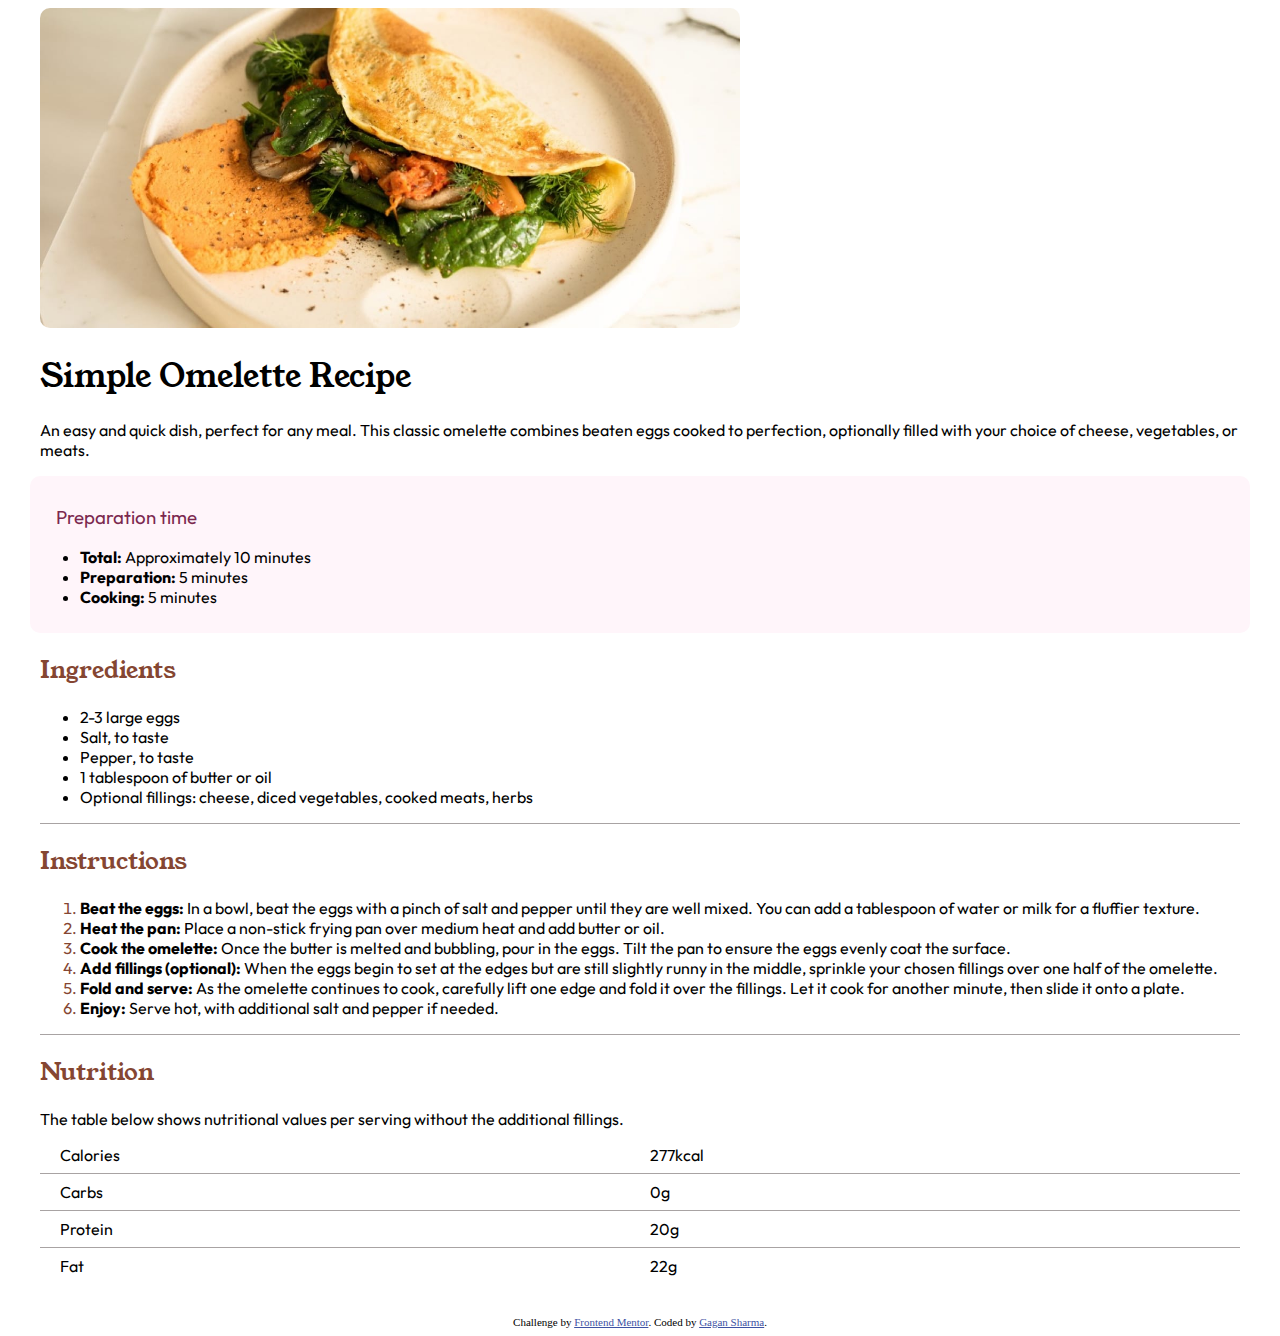
==== recipe-page-main/index.html @ 3e3c2df7 "first challenge" ====
<!DOCTYPE html>
<html lang="en">
  <head>
    <meta charset="UTF-8" />
    <meta name="viewport" content="width=device-width, initial-scale=1.0" />
    <!-- displays site properly based on user's device -->

    <link
      rel="icon"
      type="image/png"
      sizes="32x32"
      href="./assets/images/favicon-32x32.png"
    />
    <link rel="stylesheet" href="style.css" />
    <title>Frontend Mentor | Recipe page</title>

    <!-- Feel free to remove these styles or customise in your own stylesheet 👍 -->
  </head>
  <body>
    <div class="container">
      <img src="./assets/images/image-omelette.jpeg" alt="omelette" />
    </div>
    <div class="container">
      <h1>Simple Omelette Recipe</h1>
    </div>
    <div class="container">
      <p>
        An easy and quick dish, perfect for any meal. This classic omelette
        combines beaten eggs cooked to perfection, optionally filled with your
        choice of cheese, vegetables, or meats.
      </p>
    </div>
    <div class="container pre">
      <h3 class="preparation">Preparation time</h3>
      <ul>
        <li><strong>Total:</strong> Approximately 10 minutes</li>
        <li><strong>Preparation:</strong> 5 minutes</li>
        <li><strong>Cooking:</strong> 5 minutes</li>
      </ul>
    </div>
    <div class="container">
      <h2>Ingredients</h2>
      <ul>
        <li>2-3 large eggs</li>
        <li>Salt, to taste</li>
        <li>Pepper, to taste</li>
        <li>1 tablespoon of butter or oil</li>
        <li>
          Optional fillings: cheese, diced vegetables, cooked meats, herbs
        </li>
      </ul>
    </div>
    <div class="container">
      <hr />
    </div>
    <div class="container">
      <h2>Instructions</h2>
      <ol>
        <li>
          <strong>Beat the eggs:</strong> In a bowl, beat the eggs with a pinch
          of salt and pepper until they are well mixed. You can add a tablespoon
          of water or milk for a fluffier texture.
        </li>
        <li>
          <strong>Heat the pan:</strong> Place a non-stick frying pan over
          medium heat and add butter or oil.
        </li>
        <li>
          <strong>Cook the omelette:</strong> Once the butter is melted and
          bubbling, pour in the eggs. Tilt the pan to ensure the eggs evenly
          coat the surface.
        </li>
        <li>
          <strong>Add fillings (optional):</strong> When the eggs begin to set
          at the edges but are still slightly runny in the middle, sprinkle your
          chosen fillings over one half of the omelette.
        </li>
        <li>
          <strong>Fold and serve:</strong> As the omelette continues to cook,
          carefully lift one edge and fold it over the fillings. Let it cook for
          another minute, then slide it onto a plate.
        </li>
        <li>
          <strong>Enjoy:</strong> Serve hot, with additional salt and pepper if
          needed.
        </li>
      </ol>
    </div>
    <div class="container">
      <hr />
    </div>
    <div class="container">
      <h2>Nutrition</h2>
      <p>
        The table below shows nutritional values per serving without the
        additional fillings.
      </p>
      <div>
        <div class="nutri">
          <span>Calories</span>
          <span>277kcal</span>
        </div>
        <hr />
        <div class="nutri"><span>Carbs</span> <span>0g</span></div>
        <hr />
        <div class="nutri"><span>Protein</span><span>20g</span></div>
        <hr />
        <div class="nutri"><span>Fat</span><span>22g</span></div>
      </div>
    </div>
    <div class="attribution">
      Challenge by
      <a href="https://www.frontendmentor.io?ref=challenge" target="_blank"
        >Frontend Mentor</a
      >. Coded by
      <a href="https://www.github.com/gagansharma27">Gagan Sharma</a>.
    </div>
  </body>
</html>
---- recipe-page-main/style.css ----
@font-face {
  font-family: "outfit";
  src: url("assets/fonts/outfit/Outfit-VariableFont_wght.ttf");
}

@font-face {
  font-family: "young-serif";
  src: url("assets/fonts/young-serif/YoungSerif-Regular.ttf");
}

.attribution {
  font-size: 11px;
  text-align: center;
  margin-top: 40px;
}
.attribution a {
  color: hsl(228, 45%, 44%);
}
hr {
  background-color: rgb(168, 163, 163);
  height: 1px;
  border: 0;
}
.container {
  width: 95%;
  max-width: 1440px;
  margin-left: auto;
  margin-right: auto;
}

img {
  width: 100%;
  max-width: 700px;
  height: auto;
  border-radius: 10px;
}

p,
ul,
ol,
.preparation {
  font-family: "outfit";
}

h1,
h2,
h3 {
  font-family: "young-serif";
  font-weight: 200;
}

.preparation {
  font-weight: 400;
  color: hsl(332, 51%, 32%);
  margin-left: 16px;
}

.pre {
  background-color: hsl(330, 100%, 98%);
  padding: 10px;
  border-radius: 10px;
}
h2,
h3 {
  color: hsl(14, 45%, 36%);
}

ol li::marker {
  color: hsl(14, 45%, 36%);
}

.nutri {
  margin-left: 20px;
  font-family: "outfit";
  display: grid;
  grid-template-columns: 1fr 1fr;
}
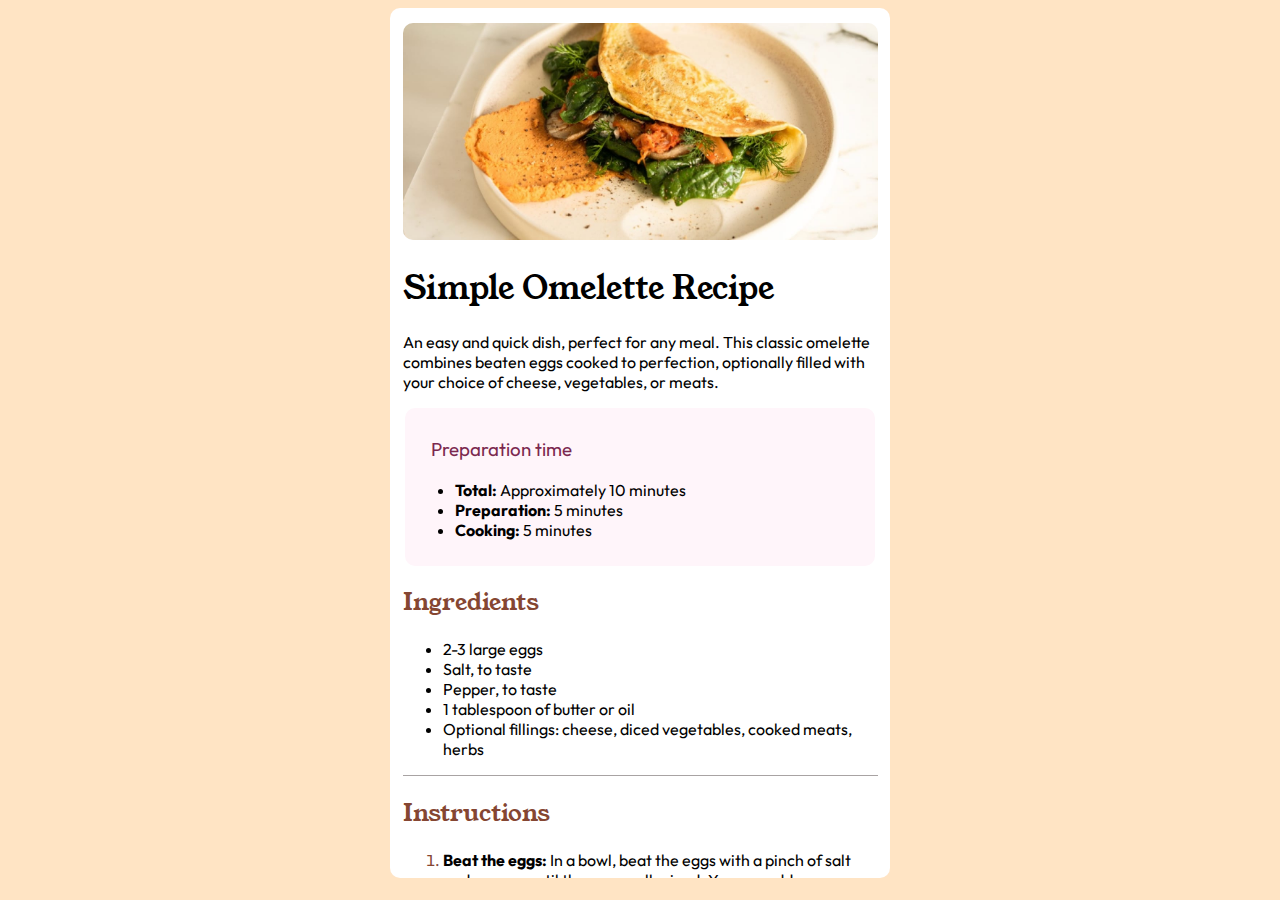
==== commit fea48e68: "final" ====
--- a/recipe-page-main/index.html
+++ b/recipe-page-main/index.html
@@ -17,103 +17,105 @@
     <!-- Feel free to remove these styles or customise in your own stylesheet 👍 -->
   </head>
   <body>
-    <div class="container">
-      <img src="./assets/images/image-omelette.jpeg" alt="omelette" />
-    </div>
-    <div class="container">
-      <h1>Simple Omelette Recipe</h1>
-    </div>
-    <div class="container">
-      <p>
-        An easy and quick dish, perfect for any meal. This classic omelette
-        combines beaten eggs cooked to perfection, optionally filled with your
-        choice of cheese, vegetables, or meats.
-      </p>
-    </div>
-    <div class="container pre">
-      <h3 class="preparation">Preparation time</h3>
-      <ul>
-        <li><strong>Total:</strong> Approximately 10 minutes</li>
-        <li><strong>Preparation:</strong> 5 minutes</li>
-        <li><strong>Cooking:</strong> 5 minutes</li>
-      </ul>
-    </div>
-    <div class="container">
-      <h2>Ingredients</h2>
-      <ul>
-        <li>2-3 large eggs</li>
-        <li>Salt, to taste</li>
-        <li>Pepper, to taste</li>
-        <li>1 tablespoon of butter or oil</li>
-        <li>
-          Optional fillings: cheese, diced vegetables, cooked meats, herbs
-        </li>
-      </ul>
-    </div>
-    <div class="container">
-      <hr />
-    </div>
-    <div class="container">
-      <h2>Instructions</h2>
-      <ol>
-        <li>
-          <strong>Beat the eggs:</strong> In a bowl, beat the eggs with a pinch
-          of salt and pepper until they are well mixed. You can add a tablespoon
-          of water or milk for a fluffier texture.
-        </li>
-        <li>
-          <strong>Heat the pan:</strong> Place a non-stick frying pan over
-          medium heat and add butter or oil.
-        </li>
-        <li>
-          <strong>Cook the omelette:</strong> Once the butter is melted and
-          bubbling, pour in the eggs. Tilt the pan to ensure the eggs evenly
-          coat the surface.
-        </li>
-        <li>
-          <strong>Add fillings (optional):</strong> When the eggs begin to set
-          at the edges but are still slightly runny in the middle, sprinkle your
-          chosen fillings over one half of the omelette.
-        </li>
-        <li>
-          <strong>Fold and serve:</strong> As the omelette continues to cook,
-          carefully lift one edge and fold it over the fillings. Let it cook for
-          another minute, then slide it onto a plate.
-        </li>
-        <li>
-          <strong>Enjoy:</strong> Serve hot, with additional salt and pepper if
-          needed.
-        </li>
-      </ol>
-    </div>
-    <div class="container">
-      <hr />
-    </div>
-    <div class="container">
-      <h2>Nutrition</h2>
-      <p>
-        The table below shows nutritional values per serving without the
-        additional fillings.
-      </p>
-      <div>
-        <div class="nutri">
-          <span>Calories</span>
-          <span>277kcal</span>
+    <div class="outer">
+      <div class="container">
+        <img src="./assets/images/image-omelette.jpeg" alt="omelette" />
+      </div>
+      <div class="container">
+        <h1>Simple Omelette Recipe</h1>
+      </div>
+      <div class="container">
+        <p>
+          An easy and quick dish, perfect for any meal. This classic omelette
+          combines beaten eggs cooked to perfection, optionally filled with your
+          choice of cheese, vegetables, or meats.
+        </p>
+      </div>
+      <div class="container pre">
+        <h3 class="preparation">Preparation time</h3>
+        <ul>
+          <li><strong>Total:</strong> Approximately 10 minutes</li>
+          <li><strong>Preparation:</strong> 5 minutes</li>
+          <li><strong>Cooking:</strong> 5 minutes</li>
+        </ul>
+      </div>
+      <div class="container">
+        <h2>Ingredients</h2>
+        <ul>
+          <li>2-3 large eggs</li>
+          <li>Salt, to taste</li>
+          <li>Pepper, to taste</li>
+          <li>1 tablespoon of butter or oil</li>
+          <li>
+            Optional fillings: cheese, diced vegetables, cooked meats, herbs
+          </li>
+        </ul>
+      </div>
+      <div class="container">
+        <hr />
+      </div>
+      <div class="container">
+        <h2>Instructions</h2>
+        <ol>
+          <li>
+            <strong>Beat the eggs:</strong> In a bowl, beat the eggs with a
+            pinch of salt and pepper until they are well mixed. You can add a
+            tablespoon of water or milk for a fluffier texture.
+          </li>
+          <li>
+            <strong>Heat the pan:</strong> Place a non-stick frying pan over
+            medium heat and add butter or oil.
+          </li>
+          <li>
+            <strong>Cook the omelette:</strong> Once the butter is melted and
+            bubbling, pour in the eggs. Tilt the pan to ensure the eggs evenly
+            coat the surface.
+          </li>
+          <li>
+            <strong>Add fillings (optional):</strong> When the eggs begin to set
+            at the edges but are still slightly runny in the middle, sprinkle
+            your chosen fillings over one half of the omelette.
+          </li>
+          <li>
+            <strong>Fold and serve:</strong> As the omelette continues to cook,
+            carefully lift one edge and fold it over the fillings. Let it cook
+            for another minute, then slide it onto a plate.
+          </li>
+          <li>
+            <strong>Enjoy:</strong> Serve hot, with additional salt and pepper
+            if needed.
+          </li>
+        </ol>
+      </div>
+      <div class="container">
+        <hr />
+      </div>
+      <div class="container">
+        <h2>Nutrition</h2>
+        <p>
+          The table below shows nutritional values per serving without the
+          additional fillings.
+        </p>
+        <div>
+          <div class="nutri">
+            <span>Calories</span>
+            <span>277kcal</span>
+          </div>
+          <hr />
+          <div class="nutri"><span>Carbs</span> <span>0g</span></div>
+          <hr />
+          <div class="nutri"><span>Protein</span><span>20g</span></div>
+          <hr />
+          <div class="nutri"><span>Fat</span><span>22g</span></div>
         </div>
-        <hr />
-        <div class="nutri"><span>Carbs</span> <span>0g</span></div>
-        <hr />
-        <div class="nutri"><span>Protein</span><span>20g</span></div>
-        <hr />
-        <div class="nutri"><span>Fat</span><span>22g</span></div>
       </div>
-    </div>
-    <div class="attribution">
-      Challenge by
-      <a href="https://www.frontendmentor.io?ref=challenge" target="_blank"
-        >Frontend Mentor</a
-      >. Coded by
-      <a href="https://www.github.com/gagansharma27">Gagan Sharma</a>.
+      <div class="attribution">
+        Challenge by
+        <a href="https://www.frontendmentor.io?ref=challenge" target="_blank"
+          >Frontend Mentor</a
+        >. Coded by
+        <a href="https://www.github.com/gagansharma27">Gagan Sharma</a>.
+      </div>
     </div>
   </body>
 </html>
--- a/recipe-page-main/style.css
+++ b/recipe-page-main/style.css
@@ -6,6 +6,26 @@
 @font-face {
   font-family: "young-serif";
   src: url("assets/fonts/young-serif/YoungSerif-Regular.ttf");
+}
+
+body {
+  background-color: bisque;
+  overflow: hidden;
+}
+
+.outer {
+  background-color: white;
+  max-width: 500px;
+  margin: 0 auto;
+  padding-top: 15px;
+  border-radius: 10px;
+  height: 95vh;
+  overflow: scroll;
+  margin-bottom: 10px;
+}
+
+.outer::-webkit-scrollbar {
+  display: none;
 }
 
 .attribution {
@@ -59,6 +79,7 @@
   background-color: hsl(330, 100%, 98%);
   padding: 10px;
   border-radius: 10px;
+  max-width: 90%;
 }
 h2,
 h3 {
